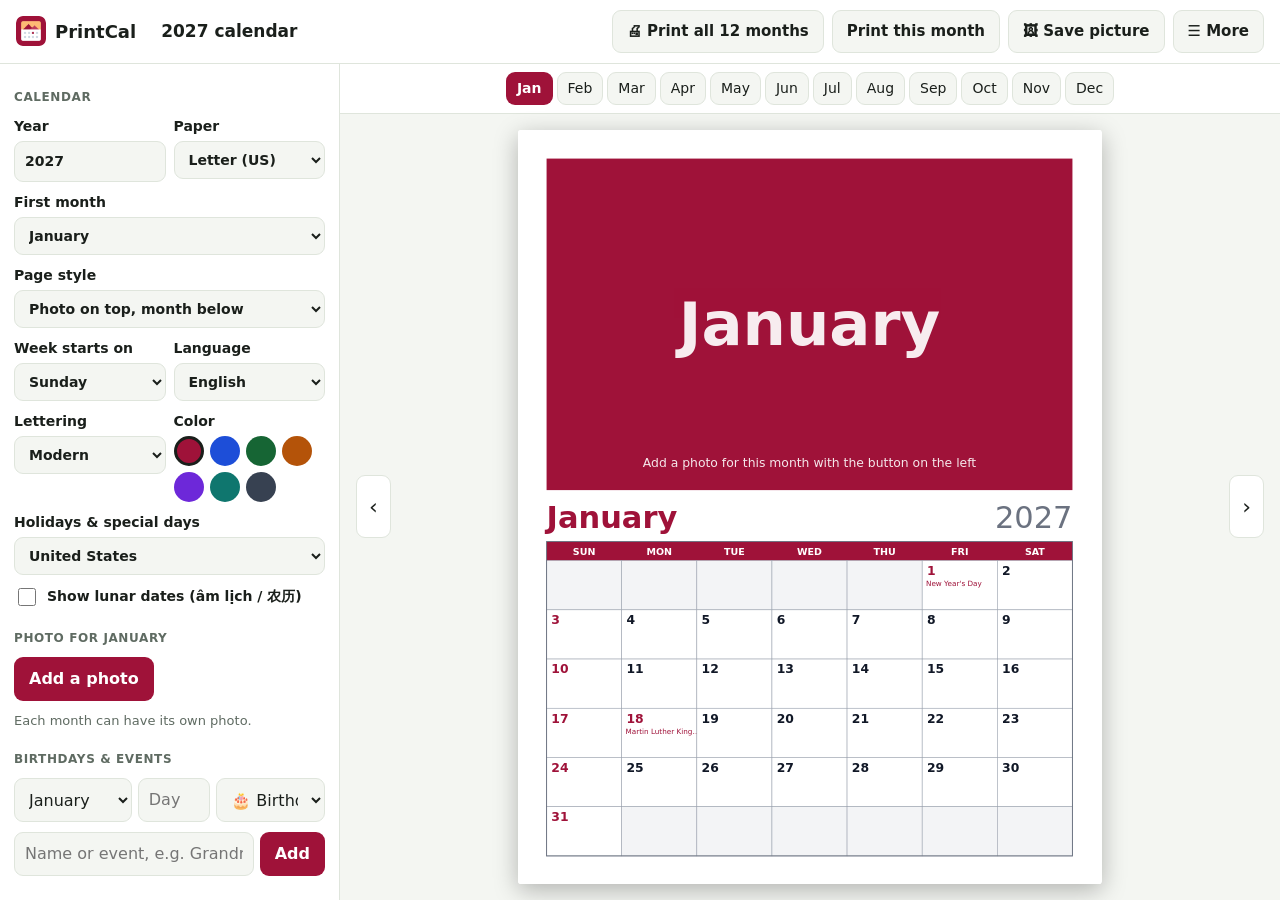
==== index.html @ 1e428af5 "Holidays for 8 countries, lunar dates, any start month, photo crop, more paper sizes" ====
<!doctype html>
<html lang="en">
<head>
  <meta charset="utf-8">
  <meta name="viewport" content="width=device-width, initial-scale=1">
  <title>PrintCal – Photo Calendar Maker</title>
  <meta name="description" content="Make and print your own calendar with family photos, birthdays, holidays for 8 countries and lunar dates. Any start month, A3 to A5. Simple, private and offline.">
  <meta name="theme-color" content="#9f1239">
  <link rel="manifest" href="manifest.json">
  <link rel="icon" href="icon-192.png">
  <link rel="stylesheet" href="style.css">
  <style id="pageRule"></style>
</head>
<body>
  <header class="topbar">
    <div class="brand"><img src="icon-192.png" alt="" width="30" height="30"><span>PrintCal</span></div>
    <span class="tree-title" id="headline"></span>
    <div class="top-btns">
      <button id="printAll" class="tb">🖨 Print all 12 months</button>
      <button id="printOne" class="tb">Print this month</button>
      <button id="imgBtn" class="tb">🖼 Save picture</button>
      <button id="moreBtn" class="tb">☰ More</button>
      <button id="proBtn" class="pro-btn" hidden>★ Get Pro</button>
    </div>
    <div id="menu" class="menu" hidden>
      <button id="yearBtn">Print the whole year on one page <span class="badge pro-only">PRO</span></button>
      <button id="kinBtn">Add birthdays from a Kinleaf family tree backup…</button>
      <button id="backupBtn">Save a backup file</button>
      <button id="restoreFileBtn">Open a backup file…</button>
      <button id="sampleBtn">Load the sample calendar</button>
      <button id="clearBtn" class="danger">Start a new empty calendar…</button>
      <a href="mailto:thequan03072002@gmail.com?subject=PrintCal%20feedback">✉ Feedback &amp; support</a>
      <a href="https://apps.microsoft.com/detail/9NRR32J91340" target="_blank" rel="noopener">More apps: Kinleaf family tree maker</a>
      <a href="https://apps.microsoft.com/detail/9NPWMMZ1NPPV" target="_blank" rel="noopener">More apps: PDF Toolbox</a>
    </div>
    <input id="fileIn" type="file" hidden>
  </header>

  <main class="layout">
    <aside class="left">
      <h2>Calendar</h2>
      <div class="two">
        <label class="field">Year<input id="year" type="text" inputmode="numeric" maxlength="4"></label>
        <label class="field">Paper<select id="paper"><option value="letter">Letter (US)</option><option value="a4">A4</option><option value="a3">A3 – big wall calendar</option><option value="a5">A5 – desk calendar</option><option value="tabloid">Tabloid 11×17 in</option></select></label>
      </div>
      <label class="field">First month<select id="startMonth"></select></label>
      <label class="field">Page style
        <select id="layout"><option value="photo">Photo on top, month below</option><option value="grid">Big month grid, no photo</option></select></label>
      <div class="two">
        <label class="field">Week starts on<select id="weekStart"><option value="0">Sunday</option><option value="1">Monday</option></select></label>
        <label class="field">Language<select id="locale">
          <option value="en-US">English</option><option value="es">Español</option><option value="fr">Français</option><option value="de">Deutsch</option><option value="it">Italiano</option><option value="pt">Português</option><option value="nl">Nederlands</option><option value="pl">Polski</option><option value="vi">Tiếng Việt</option>
        </select></label>
      </div>
      <div class="two">
        <label class="field">Lettering<select id="font"><option value="sans">Modern</option><option value="serif">Classic</option></select></label>
        <div class="field">Color<div id="swatches" class="swatches"></div></div>
      </div>
      <label class="field">Holidays &amp; special days<select id="holidays"></select></label>
      <label class="check"><input id="lunar" type="checkbox"> Show lunar dates (âm lịch / 农历)</label>

      <h2 id="photoHead">Photo</h2>
      <div class="row-btns" style="margin-top:0">
        <button id="photoBtn" class="primary">Add a photo</button>
        <button id="photoDel" class="ghost" hidden>Remove</button>
      </div>
      <label id="zoomRow" class="field" hidden>Zoom<input id="photoZoom" type="range" min="1" max="3" step="0.02" value="1"></label>
      <p id="photoHint" class="hint"></p>

      <h2>Birthdays &amp; events</h2>
      <div class="three">
        <select id="evMonth" aria-label="Month"></select>
        <input id="evDay" type="text" inputmode="numeric" maxlength="2" placeholder="Day" aria-label="Day">
        <select id="evType" aria-label="Type"><option value="b">🎂 Birthday</option><option value="a">♥ Anniversary</option><option value="o">• Other</option></select>
      </div>
      <div class="addrow">
        <input id="evText" type="text" maxlength="40" placeholder="Name or event, e.g. Grandma Rose">
        <button id="evAdd" class="primary">Add</button>
      </div>
      <ul id="events" class="events"></ul>
      <p id="countLine" class="hint"></p>
    </aside>

    <section class="stage">
      <div id="months" class="months"></div>
      <div class="preview">
        <button id="prev" class="nav" title="Previous month">‹</button>
        <div id="page" style="height:100%;display:flex;align-items:center;justify-content:center;min-width:0;flex:1"></div>
        <button id="next" class="nav" title="Next month">›</button>
      </div>
    </section>
  </main>

  <dialog id="proDialog" class="dlg">
    <h2>PrintCal Pro</h2>
    <p class="muted">One-time purchase. Yours forever on this Microsoft account.</p>
    <ul class="pro-list">
      <li><strong>A photo for every month</strong> <span class="muted">(Free: 3 photos)</span></li>
      <li><strong>Unlimited birthdays and events</strong> <span class="muted">(Free: 12)</span></li>
      <li><strong>Whole year on one page</strong> – a wall planner to print</li>
    </ul>
    <p id="proMsg" class="pro-msg" hidden></p>
    <div class="row-btns">
      <button id="buyBtn" class="primary">Unlock Pro</button>
      <button id="restoreBtn" class="ghost">Restore purchase</button>
      <button id="closePro" class="ghost">Not now</button>
    </div>
  </dialog>

  <div id="toast" class="toast" hidden></div>
  <div id="printArea"></div>
  <script src="app.js"></script>
</body>
</html>
---- style.css ----
:root {
  --bg: #f4f6f2; --card: #ffffff; --text: #1a1f1b; --muted: #5f6b62;
  --line: #dfe5dc; --accent: #9f1239; --accent-2: #fde8ee; --on-accent: #ffffff; --danger: #b42318;
  color-scheme: light dark;
}
@media (prefers-color-scheme: dark) {
  :root { --bg: #121613; --card: #1b211c; --text: #e9efe9; --muted: #9aa79d;
    --line: #2c362e; --accent: #fb7185; --accent-2: #3b1320; --on-accent: #2a0610; --danger: #f97066; }
}
* { box-sizing: border-box; }
html, body { height: 100%; }
body { margin: 0; font: 16px/1.5 "Segoe UI", system-ui, sans-serif; background: var(--bg); color: var(--text); display: flex; flex-direction: column; }
[hidden] { display: none !important; }
.topbar { position: relative; display: flex; align-items: center; gap: 14px; padding: 10px 16px; border-bottom: 1px solid var(--line); background: var(--card); }
.brand { display: flex; align-items: center; gap: 9px; font-weight: 700; font-size: 18px; }
.brand img { border-radius: 7px; }
.tree-title { flex: 1; min-width: 120px; font: 600 17px "Segoe UI", system-ui, sans-serif; padding: 8px 10px; border-radius: 9px; border: 1px solid transparent; background: transparent; color: var(--text); }
.tree-title:hover { border-color: var(--line); }
.top-btns { display: flex; gap: 8px; align-items: center; }
button { font: inherit; border-radius: 9px; padding: 9px 14px; cursor: pointer; border: 1px solid transparent; }
button:disabled { opacity: .45; cursor: not-allowed; }
.tb { background: var(--bg); color: var(--text); border-color: var(--line); font-weight: 600; font-size: 15px; }
.tb:hover, .ghost:hover { border-color: var(--accent); }
.primary { background: var(--accent); color: var(--on-accent); font-weight: 700; }
.ghost { background: transparent; color: var(--text); border-color: var(--line); }
.danger { color: var(--danger) !important; }
.pro-btn { background: linear-gradient(135deg, #f59e0b, #ef4444); color: #fff; font-weight: 700; border: 0; }
.pro-btn.is-pro { background: var(--accent-2); color: var(--accent); cursor: default; }
.badge { font-size: 10px; font-weight: 700; background: #f59e0b; color: #1f1503; border-radius: 4px; padding: 1px 5px; margin-left: 4px; vertical-align: 1px; }
body.unlocked .pro-only { display: none; }
.menu { position: absolute; right: 16px; top: 54px; z-index: 20; background: var(--card); border: 1px solid var(--line); border-radius: 12px; padding: 6px; display: flex; flex-direction: column; min-width: 300px; box-shadow: 0 10px 30px rgba(0,0,0,.25); }
.menu button, .menu a { text-align: left; background: transparent; color: var(--text); padding: 10px 12px; border-radius: 8px; text-decoration: none; font-size: 15px; }
.menu button:hover, .menu a:hover { background: var(--accent-2); }

.layout { flex: 1; min-height: 0; display: grid; grid-template-columns: 340px minmax(0, 1fr); }
.left, .right { background: var(--card); padding: 14px; overflow: auto; display: flex; flex-direction: column; gap: 10px; }
.left { border-right: 1px solid var(--line); }
.right { border-left: 1px solid var(--line); }
@media (max-width: 900px) { .layout { grid-template-columns: 1fr; grid-template-rows: auto 60vh auto; } .left { max-height: 160px; } }
input[type=text], input[type=search], select, textarea { font: inherit; padding: 9px 10px; border-radius: 9px; border: 1px solid var(--line); background: var(--bg); color: var(--text); width: 100%; }
input:focus, select:focus, textarea:focus, button:focus-visible { outline: 3px solid var(--accent); outline-offset: 1px; }
textarea { min-height: 70px; resize: vertical; }
.people { list-style: none; margin: 0; padding: 0; display: flex; flex-direction: column; gap: 2px; flex: 1; overflow: auto; }
.people button { width: 100%; text-align: left; background: transparent; color: var(--text); padding: 7px 9px; font-size: 15px; overflow: hidden; text-overflow: ellipsis; white-space: nowrap; }
.people button:hover { background: var(--bg); }
.people button.on { background: var(--accent-2); color: var(--accent); font-weight: 700; }
.people small { color: var(--muted); font-weight: 400; }
.hint { color: var(--muted); font-size: 13px; font-weight: 400; margin: 0; }
.muted { color: var(--muted); }

.stage { position: relative; min-width: 0; min-height: 0; display: flex; flex-direction: column; }
.stagebar { display: flex; justify-content: space-between; align-items: center; gap: 12px; padding: 8px 12px; border-bottom: 1px solid var(--line); background: var(--card); font-size: 14px; }
.stagebar label { display: flex; align-items: center; gap: 8px; color: var(--muted); min-width: 0; }
.stagebar select { width: auto; max-width: 340px; padding: 6px 8px; }
.zoom { display: flex; gap: 4px; }
.zoom button { background: var(--bg); color: var(--text); border-color: var(--line); padding: 5px 12px; font-weight: 700; }
#svg { flex: 1; width: 100%; min-height: 0; cursor: grab; touch-action: none; background: var(--bg); }
#svg.drag { cursor: grabbing; }
#svg .p { cursor: pointer; }
.stage-hint { position: absolute; left: 0; right: 0; bottom: 8px; text-align: center; color: var(--muted); font-size: 13px; margin: 0; pointer-events: none; }

.right h2 { font-size: 20px; margin: 0; }
.field { display: flex; flex-direction: column; gap: 4px; font-weight: 600; font-size: 14px; }
.two { display: grid; grid-template-columns: 1fr 1fr; gap: 8px; }
.seg { display: flex; gap: 0; border: 1px solid var(--line); border-radius: 9px; overflow: hidden; }
.seg button { flex: 1; border-radius: 0; background: var(--bg); color: var(--text); padding: 8px 6px; font-size: 14px; }
.seg button.on { background: var(--accent); color: var(--on-accent); font-weight: 700; }
.photo-row { display: flex; align-items: center; gap: 12px; }
.photo { width: 76px; height: 76px; border-radius: 50%; object-fit: cover; background: var(--accent-2); border: 2px solid var(--line); display: flex; align-items: center; justify-content: center; font-weight: 700; font-size: 24px; color: var(--accent); flex: none; }
.rel { display: grid; grid-template-columns: 1fr 1fr; gap: 8px; }
.rel button { background: var(--accent-2); color: var(--accent); font-weight: 700; font-size: 14px; padding: 10px 6px; }
.rel button:hover { outline: 2px solid var(--accent); }
.rel .wide { grid-column: 1 / -1; }
.check { display: flex; align-items: center; gap: 8px; font-weight: 600; font-size: 14px; }
.check input { width: 18px; height: 18px; accent-color: var(--accent); }
.sect { font-size: 12px; text-transform: uppercase; letter-spacing: .6px; color: var(--muted); margin: 8px 0 0; }
.empty-panel { color: var(--muted); text-align: center; margin-top: 30px; }

.dlg { border: 1px solid var(--line); border-radius: 16px; padding: 24px; background: var(--card); color: var(--text); max-width: 460px; width: calc(100% - 32px); }
.dlg::backdrop { background: rgba(0,0,0,.55); }
.dlg h2 { margin: 0 0 6px; font-size: 22px; }
.dlg .field { margin-top: 12px; }
.row-btns { display: flex; gap: 8px; flex-wrap: wrap; margin-top: 18px; }
.pro-list { padding-left: 20px; line-height: 1.8; }
.pro-msg { background: var(--accent-2); border-radius: 8px; padding: 9px 11px; }
.pick-list { display: flex; flex-direction: column; gap: 8px; margin-top: 12px; }
.pick-list button { background: var(--accent-2); color: var(--accent); font-weight: 700; text-align: left; }
.toast { position: fixed; left: 50%; bottom: 26px; transform: translateX(-50%); background: #1f2937; color: #fff; padding: 11px 18px; border-radius: 10px; z-index: 50; max-width: calc(100% - 24px); }

.left h2 { font-size: 12px; text-transform: uppercase; letter-spacing: .6px; color: var(--muted); margin: 10px 0 0; }
.three { display: grid; grid-template-columns: 1.3fr .8fr 1.2fr; gap: 6px; }
.addrow { display: flex; gap: 6px; }
.addrow input { flex: 1; }
.events { list-style: none; margin: 0; padding: 0; display: flex; flex-direction: column; gap: 2px; }
.events li { display: flex; align-items: center; gap: 8px; padding: 5px 6px; border-radius: 8px; font-size: 14px; }
.events li:hover { background: var(--bg); }
.events .when { color: var(--muted); font-variant-numeric: tabular-nums; min-width: 54px; }
.events .txt { flex: 1; overflow: hidden; text-overflow: ellipsis; white-space: nowrap; }
.events button { background: transparent; color: var(--muted); padding: 2px 8px; border-color: transparent; }
.events button:hover { color: var(--danger); border-color: var(--line); }
.stage { align-items: stretch; background: var(--bg); }
.months { display: flex; gap: 4px; padding: 8px 12px; flex-wrap: wrap; justify-content: center; border-bottom: 1px solid var(--line); background: var(--card); }
.months button { background: var(--bg); color: var(--text); border-color: var(--line); padding: 5px 10px; font-size: 14px; position: relative; }
.months button.on { background: var(--accent); color: var(--on-accent); font-weight: 700; border-color: transparent; }
.months button.has::after { content: ""; position: absolute; right: 3px; top: 3px; width: 6px; height: 6px; border-radius: 50%; background: #f59e0b; }
.preview { flex: 1; min-height: 0; display: flex; align-items: center; justify-content: center; padding: 16px; gap: 10px; }
.preview svg { max-width: 100%; max-height: 100%; width: auto; height: 100%; background: #fff; box-shadow: 0 6px 24px rgba(0,0,0,.28); border-radius: 3px; }
.nav { background: var(--card); color: var(--text); border-color: var(--line); font-size: 22px; padding: 14px 12px; }
.swatches { display: flex; gap: 6px; flex-wrap: wrap; }
.swatches button { width: 30px; height: 30px; border-radius: 50%; padding: 0; border: 3px solid transparent; }
.swatches button.on { border-color: var(--text); }

#printArea { display: none; }
@media print {
  body > *:not(#printArea) { display: none !important; }
  body { background: #fff; display: block; margin: 0; }
  #printArea { display: block; }
  #printArea svg { display: block; width: 100vw; height: 100vh; page-break-after: always; break-after: page; }
}
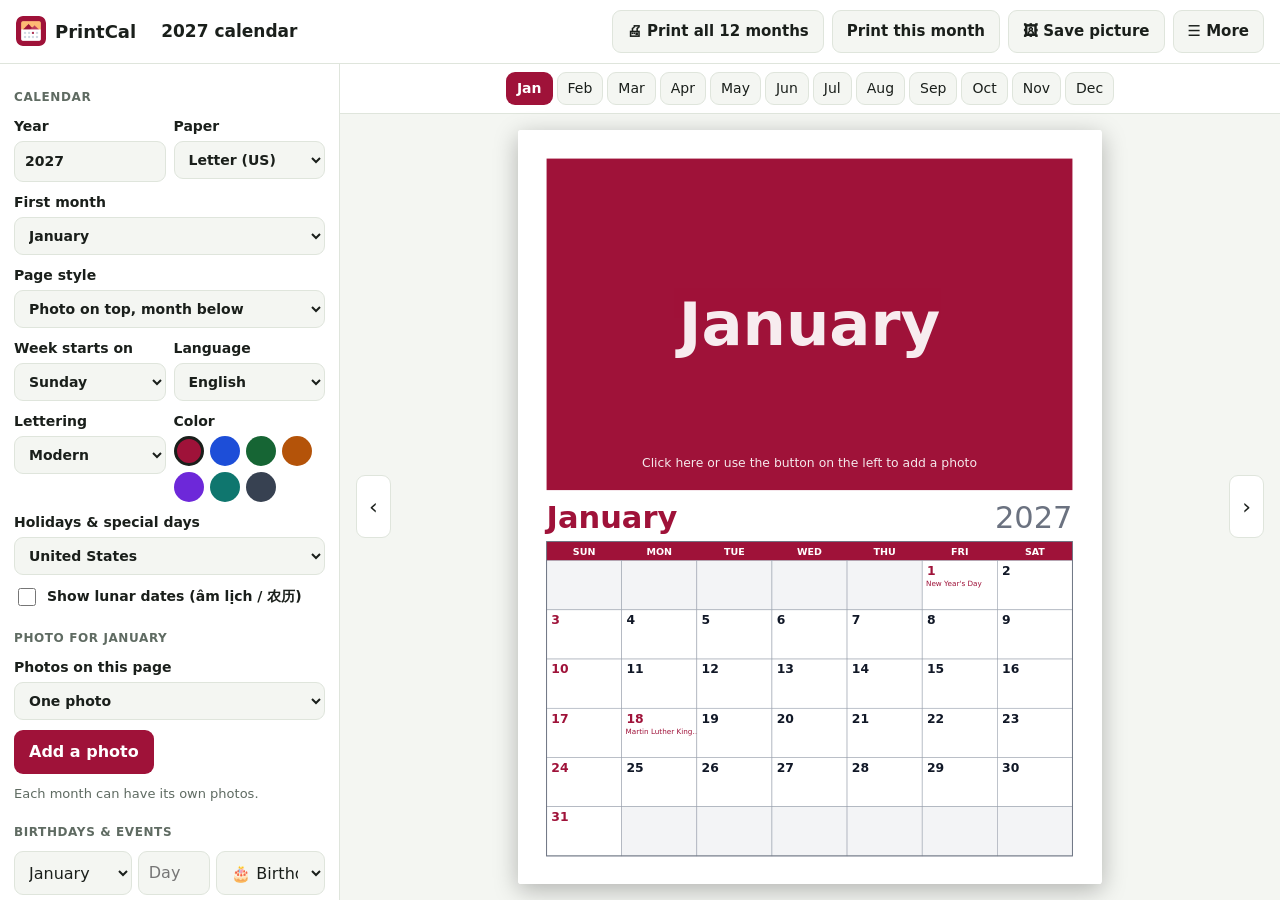
==== commit 805f5dfd: "Photo collages (up to 4 per month), save whole calendar as PDF" ====
--- a/index.html
+++ b/index.html
@@ -23,12 +23,14 @@
       <button id="proBtn" class="pro-btn" hidden>★ Get Pro</button>
     </div>
     <div id="menu" class="menu" hidden>
+      <button id="pdfBtn">📄 Save the whole calendar as a PDF <span class="badge pro-only">PRO</span></button>
       <button id="yearBtn">Print the whole year on one page <span class="badge pro-only">PRO</span></button>
       <button id="kinBtn">Add birthdays from a Kinleaf family tree backup…</button>
       <button id="backupBtn">Save a backup file</button>
       <button id="restoreFileBtn">Open a backup file…</button>
       <button id="sampleBtn">Load the sample calendar</button>
       <button id="clearBtn" class="danger">Start a new empty calendar…</button>
+      <a href="help.html" target="_blank" rel="noopener">❓ How to use PrintCal</a>
       <a href="mailto:thequan03072002@gmail.com?subject=PrintCal%20feedback">✉ Feedback &amp; support</a>
       <a href="https://apps.microsoft.com/detail/9NRR32J91340" target="_blank" rel="noopener">More apps: Kinleaf family tree maker</a>
       <a href="https://apps.microsoft.com/detail/9NPWMMZ1NPPV" target="_blank" rel="noopener">More apps: PDF Toolbox</a>
@@ -60,6 +62,7 @@
       <label class="check"><input id="lunar" type="checkbox"> Show lunar dates (âm lịch / 农历)</label>
 
       <h2 id="photoHead">Photo</h2>
+      <label id="collageRow" class="field">Photos on this page<select id="collage"><option value="1">One photo</option><option value="2">Two side by side</option><option value="3">One large + two small</option><option value="4">Four photos</option></select></label>
       <div class="row-btns" style="margin-top:0">
         <button id="photoBtn" class="primary">Add a photo</button>
         <button id="photoDel" class="ghost" hidden>Remove</button>
@@ -95,9 +98,10 @@
     <h2>PrintCal Pro</h2>
     <p class="muted">One-time purchase. Yours forever on this Microsoft account.</p>
     <ul class="pro-list">
-      <li><strong>A photo for every month</strong> <span class="muted">(Free: 3 photos)</span></li>
+      <li><strong>Photos for every month</strong> – up to 4 per page as a collage <span class="muted">(Free: 3 photos)</span></li>
       <li><strong>Unlimited birthdays and events</strong> <span class="muted">(Free: 12)</span></li>
       <li><strong>Whole year on one page</strong> – a wall planner to print</li>
+      <li><strong>Save the whole calendar as a PDF</strong> – print it at a copy shop or send it to family</li>
     </ul>
     <p id="proMsg" class="pro-msg" hidden></p>
     <div class="row-btns">
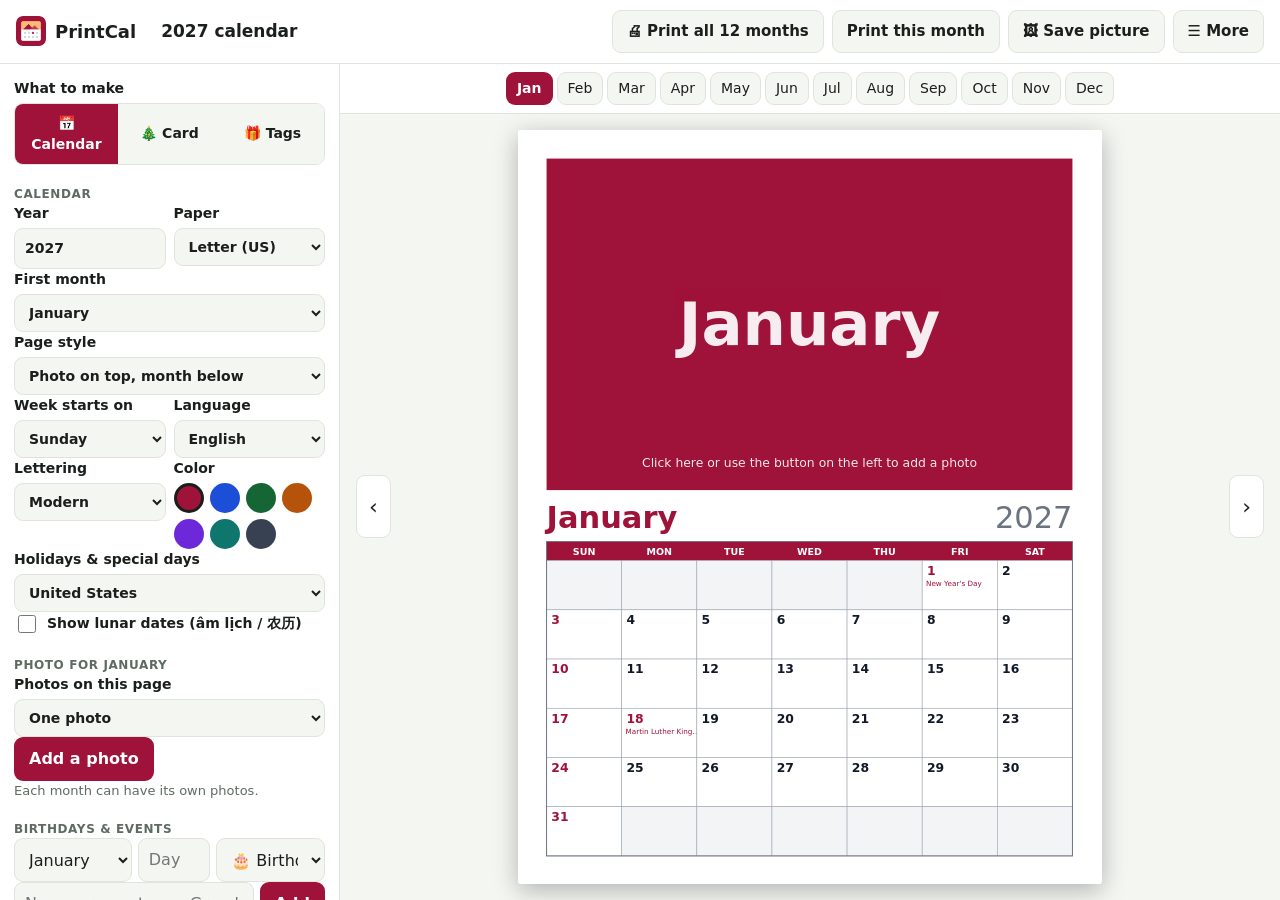
==== commit 3119224c: "Holiday photo cards and gift tags" ====
--- a/index.html
+++ b/index.html
@@ -23,7 +23,7 @@
       <button id="proBtn" class="pro-btn" hidden>★ Get Pro</button>
     </div>
     <div id="menu" class="menu" hidden>
-      <button id="pdfBtn">📄 Save the whole calendar as a PDF <span class="badge pro-only">PRO</span></button>
+      <button id="pdfBtn">📄 Save as a PDF <span class="badge pro-only">PRO</span></button>
       <button id="yearBtn">Print the whole year on one page <span class="badge pro-only">PRO</span></button>
       <button id="kinBtn">Add birthdays from a Kinleaf family tree backup…</button>
       <button id="backupBtn">Save a backup file</button>
@@ -40,6 +40,27 @@
 
   <main class="layout">
     <aside class="left">
+      <div class="field">What to make<div id="makeSeg" class="seg"><button data-v="calendar">📅 Calendar</button><button data-v="card">🎄 Card</button><button data-v="tags">🎁 Tags</button></div></div>
+      <div id="cardBox" hidden>
+        <h2>Words</h2>
+        <label class="field">Greeting<select id="cGreet"></select></label>
+        <label id="cCustomRow" class="field" hidden>Your greeting<input id="cCustom" type="text" maxlength="40" placeholder="e.g. Peace & Joy"></label>
+        <div id="cardOnly">
+          <label class="field">Message<textarea id="cMsg" rows="2" maxlength="140"></textarea></label>
+          <label class="field">Signed<input id="cSign" type="text" maxlength="50" placeholder="e.g. Love, The Carter Family"></label>
+          <label class="check"><input id="cYear" type="checkbox"> Show the year</label>
+          <label class="field">Layout<select id="cLay"><option value="left">Photo left, words right</option><option value="full">Big photo, words below</option></select></label>
+        </div>
+        <div id="tagOnly">
+          <label class="field">To – one name on each line<textarea id="tTo" rows="5" placeholder="Grandma Rose&#10;Uncle Tom&#10;Emma"></textarea></label>
+          <p id="tCount" class="hint"></p>
+          <label class="field">From<input id="tFrom" type="text" maxlength="40" placeholder="e.g. The Carters"></label>
+        </div>
+        <label class="field">Design<select id="cTheme"></select></label>
+        <label class="field">Paper<select id="paper2"><option value="letter">Letter (US)</option><option value="a4">A4</option></select></label>
+        <p class="hint">Print on thick paper or card stock and cut along the dotted lines.</p>
+      </div>
+      <div id="calOnly">
       <h2>Calendar</h2>
       <div class="two">
         <label class="field">Year<input id="year" type="text" inputmode="numeric" maxlength="4"></label>
@@ -60,6 +81,8 @@
       </div>
       <label class="field">Holidays &amp; special days<select id="holidays"></select></label>
       <label class="check"><input id="lunar" type="checkbox"> Show lunar dates (âm lịch / 农历)</label>
+      </div>
+      <div id="photoBox">
 
       <h2 id="photoHead">Photo</h2>
       <label id="collageRow" class="field">Photos on this page<select id="collage"><option value="1">One photo</option><option value="2">Two side by side</option><option value="3">One large + two small</option><option value="4">Four photos</option></select></label>
@@ -69,6 +92,8 @@
       </div>
       <label id="zoomRow" class="field" hidden>Zoom<input id="photoZoom" type="range" min="1" max="3" step="0.02" value="1"></label>
       <p id="photoHint" class="hint"></p>
+      </div>
+      <div id="evBox">
 
       <h2>Birthdays &amp; events</h2>
       <div class="three">
@@ -82,6 +107,7 @@
       </div>
       <ul id="events" class="events"></ul>
       <p id="countLine" class="hint"></p>
+      </div>
     </aside>
 
     <section class="stage">
@@ -102,6 +128,7 @@
       <li><strong>Unlimited birthdays and events</strong> <span class="muted">(Free: 12)</span></li>
       <li><strong>Whole year on one page</strong> – a wall planner to print</li>
       <li><strong>Save the whole calendar as a PDF</strong> – print it at a copy shop or send it to family</li>
+      <li><strong>All holiday card and gift tag designs</strong> <span class="muted">(Free: Holly and Snowflakes)</span></li>
     </ul>
     <p id="proMsg" class="pro-msg" hidden></p>
     <div class="row-btns">
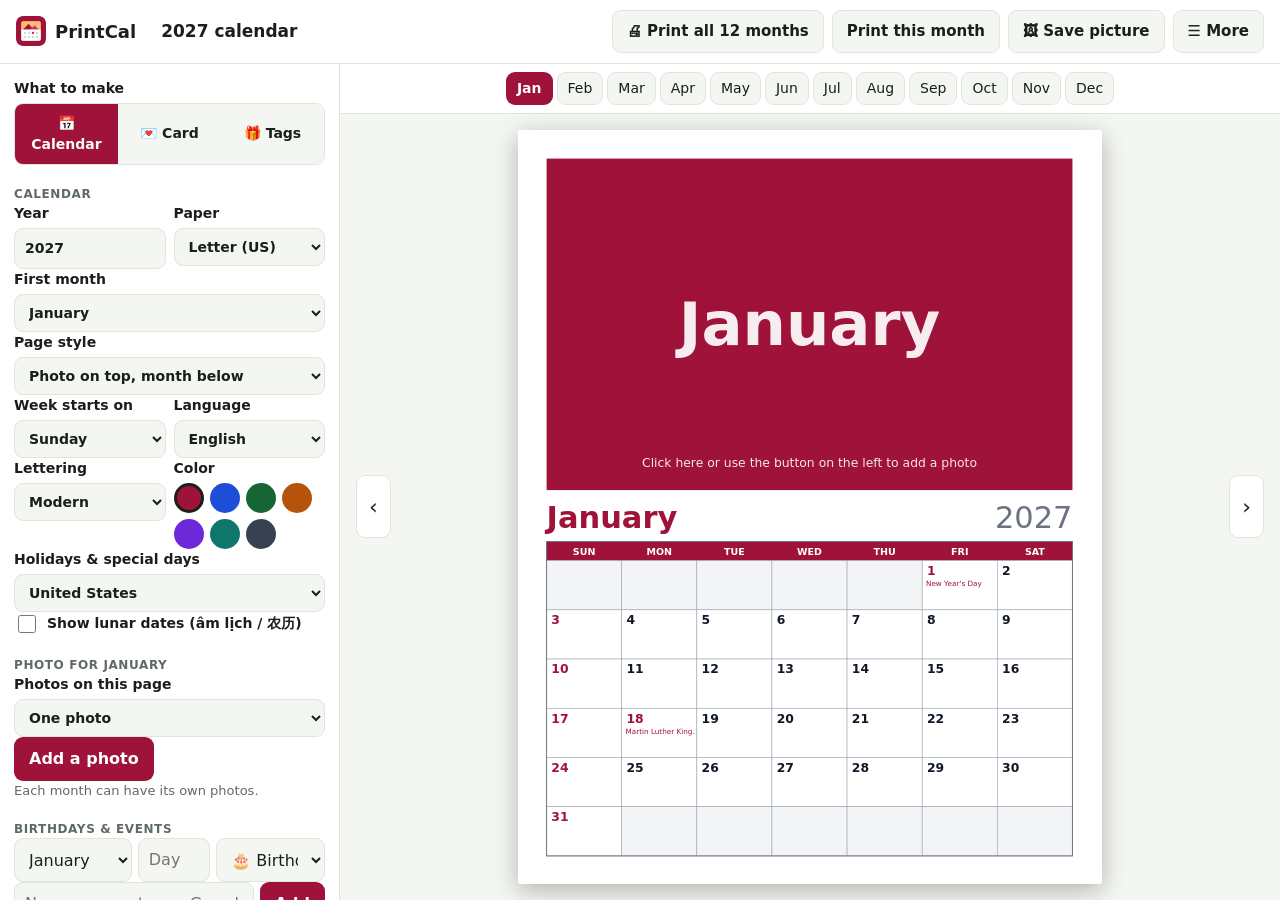
==== commit 2d0a1ab8: "PrintCal: photo cards for every occasion + 5x7 photo prints" ====
--- a/index.html
+++ b/index.html
@@ -40,15 +40,17 @@
 
   <main class="layout">
     <aside class="left">
-      <div class="field">What to make<div id="makeSeg" class="seg"><button data-v="calendar">📅 Calendar</button><button data-v="card">🎄 Card</button><button data-v="tags">🎁 Tags</button></div></div>
+      <div class="field">What to make<div id="makeSeg" class="seg"><button data-v="calendar">📅 Calendar</button><button data-v="card">💌 Card</button><button data-v="tags">🎁 Tags</button></div></div>
       <div id="cardBox" hidden>
         <h2>Words</h2>
+        <label id="cOccRow" class="field">Occasion<select id="cOcc"></select></label>
         <label class="field">Greeting<select id="cGreet"></select></label>
         <label id="cCustomRow" class="field" hidden>Your greeting<input id="cCustom" type="text" maxlength="40" placeholder="e.g. Peace & Joy"></label>
         <div id="cardOnly">
           <label class="field">Message<textarea id="cMsg" rows="2" maxlength="140"></textarea></label>
           <label class="field">Signed<input id="cSign" type="text" maxlength="50" placeholder="e.g. Love, The Carter Family"></label>
           <label class="check"><input id="cYear" type="checkbox"> Show the year</label>
+          <button id="photoPrintBtn" class="ghost" type="button" style="width:100%;margin:6px 0 10px">📷 Save for photo printing (5 × 7 in)</button>
           <label class="field">Layout<select id="cLay"><option value="left">Photo left, words right</option><option value="full">Big photo, words below</option></select></label>
         </div>
         <div id="tagOnly">
@@ -128,7 +130,8 @@
       <li><strong>Unlimited birthdays and events</strong> <span class="muted">(Free: 12)</span></li>
       <li><strong>Whole year on one page</strong> – a wall planner to print</li>
       <li><strong>Save the whole calendar as a PDF</strong> – print it at a copy shop or send it to family</li>
-      <li><strong>All holiday card and gift tag designs</strong> <span class="muted">(Free: Holly and Snowflakes)</span></li>
+      <li><strong>All card and gift tag designs</strong> for every occasion – birthdays, weddings, baby, graduation, Tết and more <span class="muted">(Free: 2 designs for each occasion)</span></li>
+      <li><strong>Order prints at a photo shop</strong> – save each card as a 5 × 7 in photo</li>
     </ul>
     <p id="proMsg" class="pro-msg" hidden></p>
     <div class="row-btns">
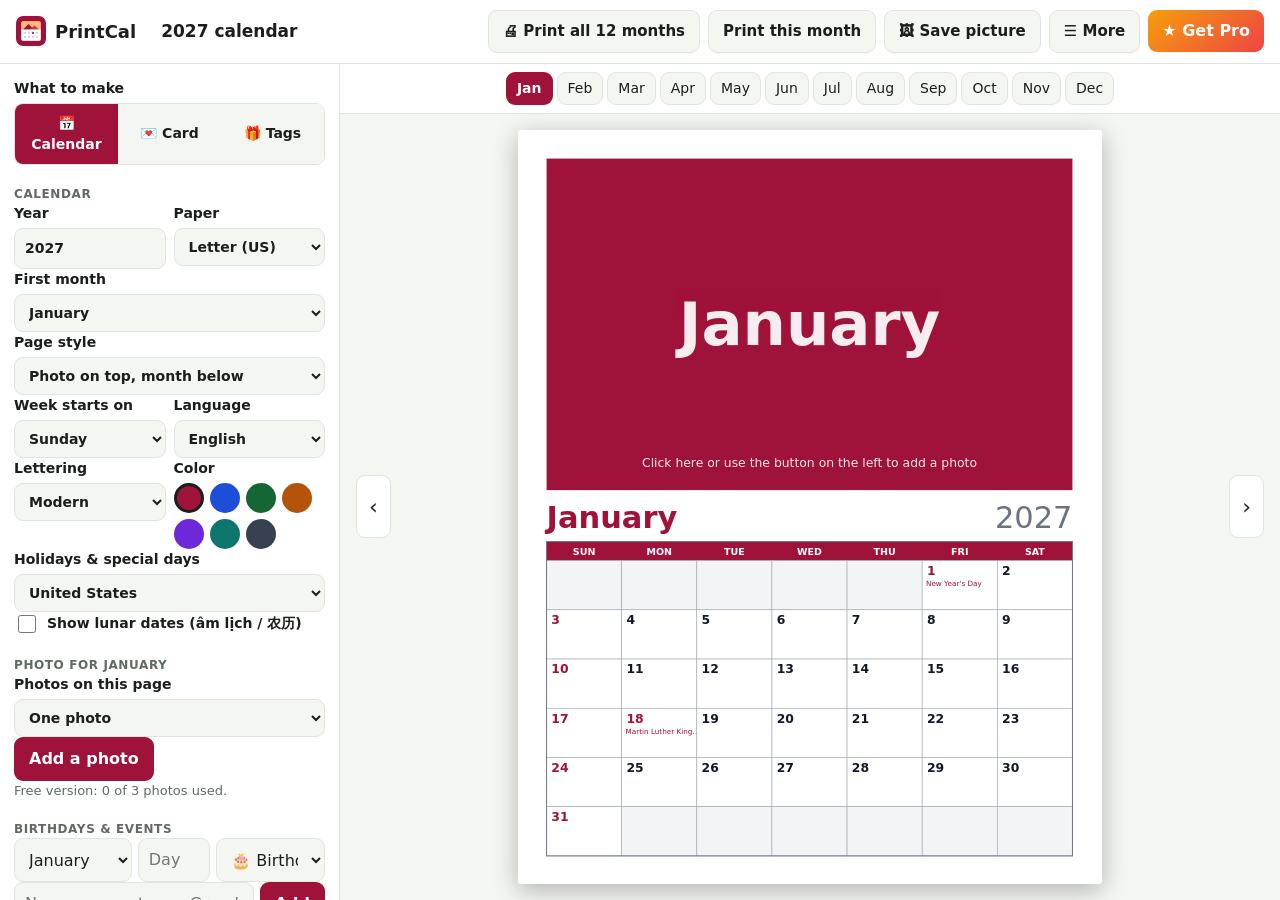
==== commit 8fcad18e: "Harden Pro check, close side doors, feedback note" ====
--- a/index.html
+++ b/index.html
@@ -110,6 +110,7 @@
       <ul id="events" class="events"></ul>
       <p id="countLine" class="hint"></p>
       </div>
+      <p class="fb-note">💬 Something not working the way you want? Tell me – <a href="mailto:thequan03072002@gmail.com?subject=PrintCal%20feedback">thequan03072002@gmail.com</a>. I read every message and improve the app.</p>
     </aside>
 
     <section class="stage">
@@ -133,9 +134,10 @@
       <li><strong>All card and gift tag designs</strong> for every occasion – birthdays, weddings, baby, graduation, Tết and more <span class="muted">(Free: 2 designs for each occasion)</span></li>
       <li><strong>Order prints at a photo shop</strong> – save each card as a 5 × 7 in photo</li>
     </ul>
+    <p class="fb-note">💬 Something not working the way you want? Tell me – <a href="mailto:thequan03072002@gmail.com?subject=PrintCal%20feedback">thequan03072002@gmail.com</a>. I read every message and improve the app.</p>
     <p id="proMsg" class="pro-msg" hidden></p>
     <div class="row-btns">
-      <button id="buyBtn" class="primary">Unlock Pro</button>
+      <button id="buyBtn" class="primary" autofocus>Unlock Pro</button>
       <button id="restoreBtn" class="ghost">Restore purchase</button>
       <button id="closePro" class="ghost">Not now</button>
     </div>
--- a/style.css
+++ b/style.css
@@ -37,6 +37,7 @@
 .left { border-right: 1px solid var(--line); }
 .right { border-left: 1px solid var(--line); }
 @media (max-width: 900px) { .layout { grid-template-columns: 1fr; grid-template-rows: auto 60vh auto; } .left { max-height: 160px; } }
+@media (max-width: 700px) { .topbar { flex-wrap: wrap; gap: 8px; } .top-btns { flex-wrap: wrap; } .tree-title { min-width: 0; } .menu { top: 100%; right: 8px; min-width: 0; max-width: calc(100vw - 16px); } }
 input[type=text], input[type=search], select, textarea { font: inherit; padding: 9px 10px; border-radius: 9px; border: 1px solid var(--line); background: var(--bg); color: var(--text); width: 100%; }
 input:focus, select:focus, textarea:focus, button:focus-visible { outline: 3px solid var(--accent); outline-offset: 1px; }
 textarea { min-height: 70px; resize: vertical; }
@@ -117,3 +118,5 @@
   #printArea { display: block; }
   #printArea svg { display: block; width: 100vw; height: 100vh; page-break-after: always; break-after: page; }
 }
+.fb-note { color: var(--muted); font-size: 12px; font-weight: 400; line-height: 1.45; margin: 10px 0 0; overflow-wrap: anywhere; }
+.fb-note a { color: inherit; text-decoration: underline; }
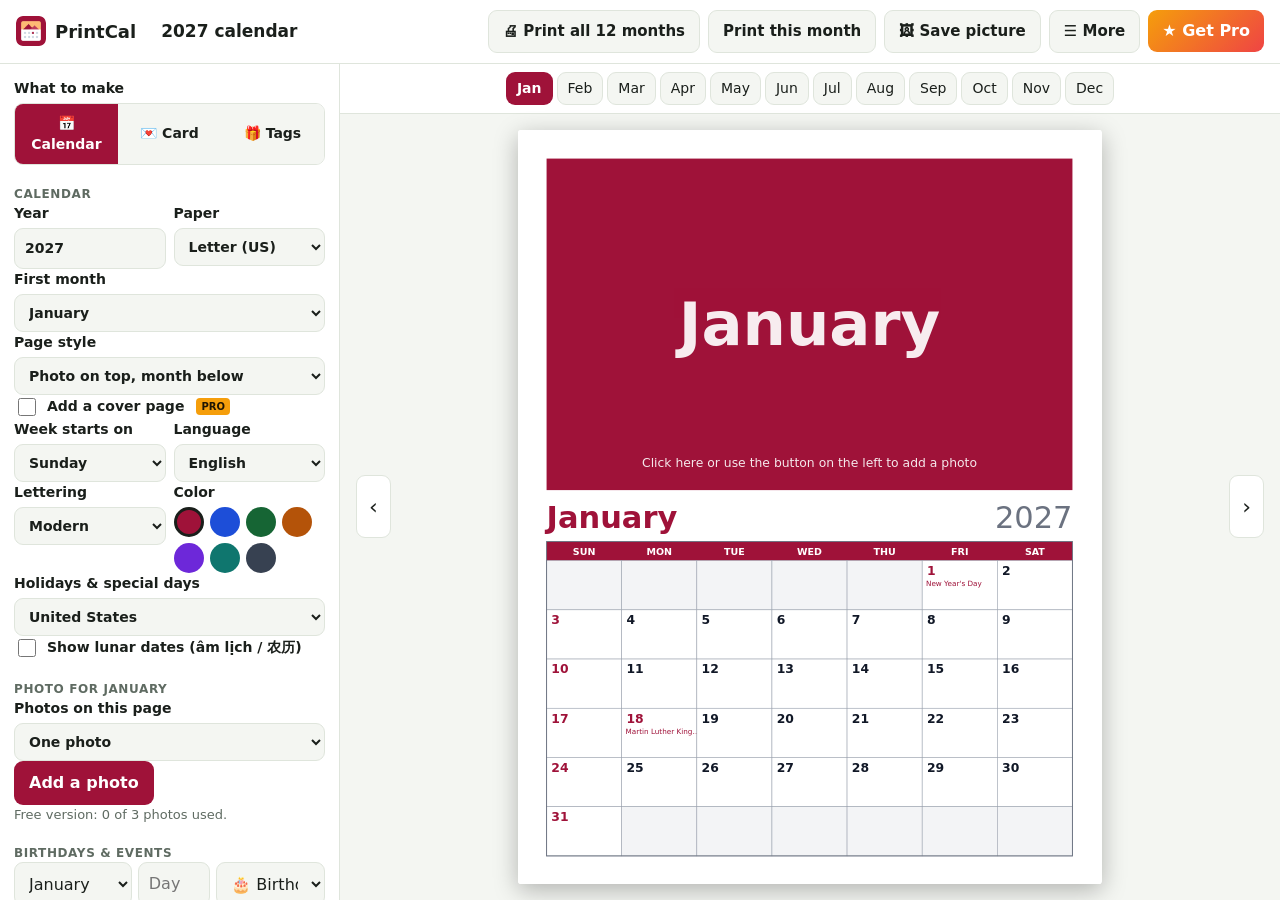
==== commit af59d276: "Ages on birthdays, cover page, photos in day boxes" ====
--- a/index.html
+++ b/index.html
@@ -71,6 +71,8 @@
       <label class="field">First month<select id="startMonth"></select></label>
       <label class="field">Page style
         <select id="layout"><option value="photo">Photo on top, month below</option><option value="grid">Big month grid, no photo</option></select></label>
+      <label class="check"><input id="coverOn" type="checkbox"> Add a cover page <span class="badge pro-only">PRO</span></label>
+      <label id="coverRow" class="field" hidden>Cover title<input id="coverTitle" type="text" maxlength="40" placeholder="e.g. The Carter Family"></label>
       <div class="two">
         <label class="field">Week starts on<select id="weekStart"><option value="0">Sunday</option><option value="1">Monday</option></select></label>
         <label class="field">Language<select id="locale">
@@ -105,8 +107,10 @@
       </div>
       <div class="addrow">
         <input id="evText" type="text" maxlength="40" placeholder="Name or event, e.g. Grandma Rose">
+        <input id="evYear" class="ev-year" type="text" inputmode="numeric" maxlength="4" placeholder="Year" aria-label="Year of birth or wedding (optional)" title="Year of birth or wedding (optional) – the calendar then shows the age, e.g. Emma (8)">
         <button id="evAdd" class="primary">Add</button>
       </div>
+      <p class="hint">Year (optional): the calendar shows the age or the years married, e.g. 🎂 Emma (8). 📷 puts a photo in that day's box<span class="pro-only"> (Pro)</span>.</p>
       <ul id="events" class="events"></ul>
       <p id="countLine" class="hint"></p>
       </div>
@@ -133,6 +137,8 @@
       <li><strong>Save the whole calendar as a PDF</strong> – print it at a copy shop or send it to family</li>
       <li><strong>All card and gift tag designs</strong> for every occasion – birthdays, weddings, baby, graduation, Tết and more <span class="muted">(Free: 2 designs for each occasion)</span></li>
       <li><strong>Order prints at a photo shop</strong> – save each card as a 5 × 7 in photo</li>
+      <li><strong>Cover page</strong> – your favourite photo (or a collage), the year and your family name on the front</li>
+      <li><strong>Photos in the day boxes</strong> – a face on every birthday and anniversary</li>
     </ul>
     <p class="fb-note">💬 Something not working the way you want? Tell me – <a href="mailto:thequan03072002@gmail.com?subject=PrintCal%20feedback">thequan03072002@gmail.com</a>. I read every message and improve the app.</p>
     <p id="proMsg" class="pro-msg" hidden></p>
--- a/style.css
+++ b/style.css
@@ -36,7 +36,7 @@
 .left, .right { background: var(--card); padding: 14px; overflow: auto; display: flex; flex-direction: column; gap: 10px; }
 .left { border-right: 1px solid var(--line); }
 .right { border-left: 1px solid var(--line); }
-@media (max-width: 900px) { .layout { grid-template-columns: 1fr; grid-template-rows: auto 60vh auto; } .left { max-height: 160px; } }
+@media (max-width: 900px) { html, body { height: auto; } .layout { flex: none; grid-template-columns: 1fr; grid-template-rows: auto 70vh auto; } .left { max-height: 50vh; border-right: 0; border-bottom: 1px solid var(--line); } } /* narrow window: the page scrolls, so the settings get a usable height (was a 160px box) */
 @media (max-width: 700px) { .topbar { flex-wrap: wrap; gap: 8px; } .top-btns { flex-wrap: wrap; } .tree-title { min-width: 0; } .menu { top: 100%; right: 8px; min-width: 0; max-width: calc(100vw - 16px); } }
 input[type=text], input[type=search], select, textarea { font: inherit; padding: 9px 10px; border-radius: 9px; border: 1px solid var(--line); background: var(--bg); color: var(--text); width: 100%; }
 input:focus, select:focus, textarea:focus, button:focus-visible { outline: 3px solid var(--accent); outline-offset: 1px; }
@@ -120,3 +120,6 @@
 }
 .fb-note { color: var(--muted); font-size: 12px; font-weight: 400; line-height: 1.45; margin: 10px 0 0; overflow-wrap: anywhere; }
 .fb-note a { color: inherit; text-decoration: underline; }
+.addrow .ev-year { flex: 0 0 68px; width: 68px; }
+.events .evpic { flex: none; width: 30px; height: 30px; padding: 0; border-radius: 6px; overflow: hidden; display: flex; align-items: center; justify-content: center; border-color: var(--line); }
+.events .evpic img { width: 100%; height: 100%; object-fit: cover; display: block; }
